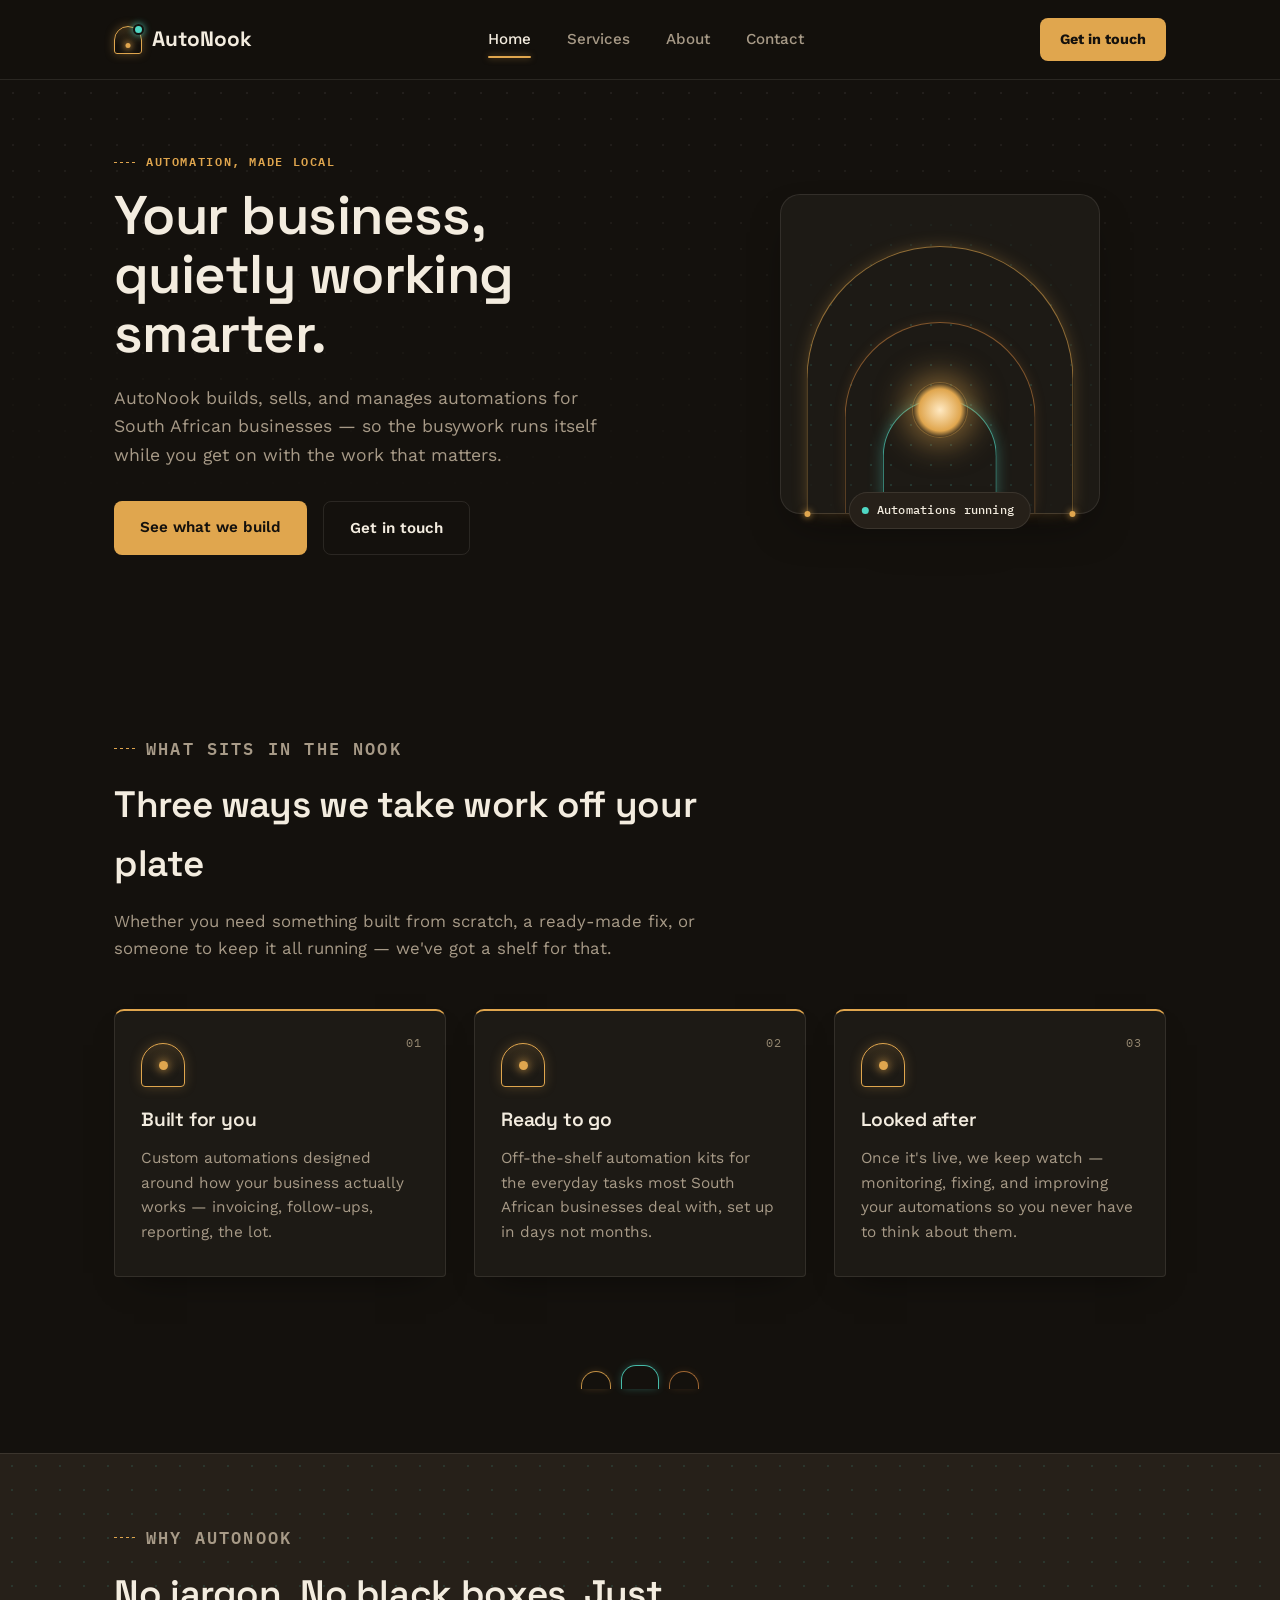
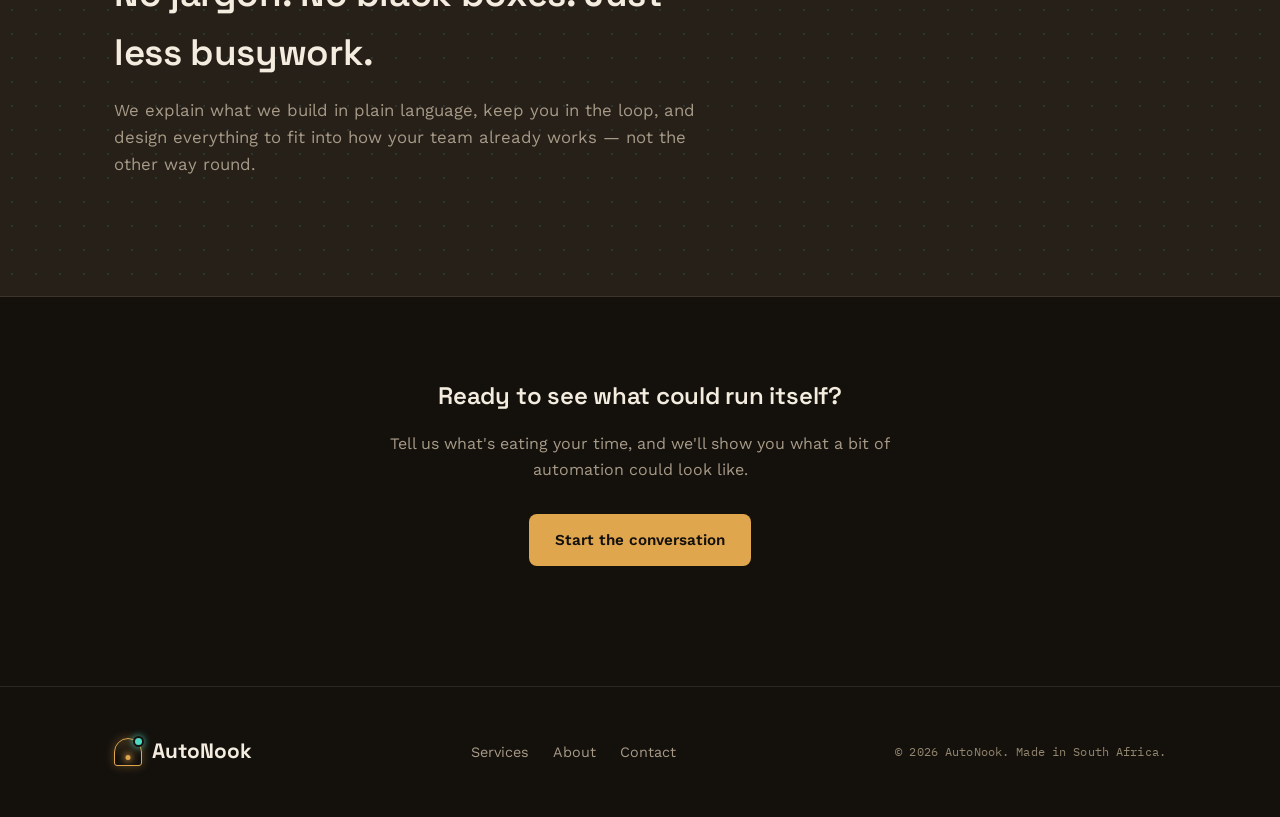
==== index.html @ 0dbcef4e "style change" ====
<!DOCTYPE html>
<html lang="en">
<head>
<meta charset="UTF-8">
<meta name="viewport" content="width=device-width, initial-scale=1.0">
<title>AutoNook — Automation, made local</title>
<meta name="description" content="AutoNook builds, sells, and manages automations for South African businesses.">
<link rel="stylesheet" href="styles.css">
</head>
<body>

<header>
  <nav class="nav">
    <a href="index.html" class="logo"><span class="logo-mark"></span>AutoNook</a>
    <div class="nav-links">
      <a href="index.html" class="active">Home</a>
      <a href="services.html">Services</a>
      <a href="about.html">About</a>
      <a href="contact.html">Contact</a>
    </div>
    <a href="contact.html" class="nav-cta">Get in touch</a>
    <button class="nav-toggle" aria-label="Toggle menu"><span></span><span></span><span></span></button>
  </nav>
</header>

<section class="hero">
  <div class="container hero-grid">
    <div>
      <p class="eyebrow">Automation, made local</p>
      <h1>Your business, quietly working smarter.</h1>
      <p class="lede">AutoNook builds, sells, and manages automations for South African businesses — so the busywork runs itself while you get on with the work that matters.</p>
      <div class="btn-row">
        <a href="services.html" class="btn btn-primary">See what we build</a>
        <a href="contact.html" class="btn btn-ghost">Get in touch</a>
      </div>
    </div>
    <div class="arch-stack">
      <div class="arch arch-1"></div>
      <div class="arch arch-2"></div>
      <div class="arch arch-3"></div>
      <div class="arch-glow"></div>
      <div class="status-float"><span class="dot"></span>Automations running</div>
    </div>
  </div>
</section>

<section>
  <div class="container">
    <div class="section-head">
      <p class="eyebrow">What sits in the nook</p>
      <h2>Three ways we take work off your plate</h2>
      <p>Whether you need something built from scratch, a ready-made fix, or someone to keep it all running — we've got a shelf for that.</p>
    </div>
    <div class="shelves">
      <div class="shelf corner-frame">
        <span class="shelf-index">01</span>
        <div class="mini-arch"><span></span></div>
        <h3>Built for you</h3>
        <p>Custom automations designed around how your business actually works — invoicing, follow-ups, reporting, the lot.</p>
      </div>
      <div class="shelf corner-frame">
        <span class="shelf-index">02</span>
        <div class="mini-arch"><span></span></div>
        <h3>Ready to go</h3>
        <p>Off-the-shelf automation kits for the everyday tasks most South African businesses deal with, set up in days not months.</p>
      </div>
      <div class="shelf corner-frame">
        <span class="shelf-index">03</span>
        <div class="mini-arch"><span></span></div>
        <h3>Looked after</h3>
        <p>Once it's live, we keep watch — monitoring, fixing, and improving your automations so you never have to think about them.</p>
      </div>
    </div>
  </div>
</section>

<div class="divider-arches"><span></span><span></span><span></span></div>

<section class="band">
  <div class="container">
    <div class="section-head">
      <p class="eyebrow">Why AutoNook</p>
      <h2>No jargon. No black boxes. Just less busywork.</h2>
      <p>We explain what we build in plain language, keep you in the loop, and design everything to fit into how your team already works — not the other way round.</p>
    </div>
  </div>
</section>

<section>
  <div class="container" style="text-align:center">
    <h2 style="margin-bottom:16px">Ready to see what could run itself?</h2>
    <p style="color:var(--ink-soft);max-width:50ch;margin:0 auto 32px">Tell us what's eating your time, and we'll show you what a bit of automation could look like.</p>
    <a href="contact.html" class="btn btn-primary">Start the conversation</a>
  </div>
</section>

<footer>
  <div class="container footer-row">
    <a href="index.html" class="logo"><span class="logo-mark"></span>AutoNook</a>
    <div class="footer-links">
      <a href="services.html">Services</a>
      <a href="about.html">About</a>
      <a href="contact.html">Contact</a>
    </div>
    <p class="footer-note">© 2026 AutoNook. Made in South Africa.</p>
  </div>
</footer>

<script src="script.js"></script>
</body>
</html>
---- styles.css ----
@import url('https://fonts.googleapis.com/css2?family=Space+Grotesk:wght@500;600;700&family=Work+Sans:wght@400;500;600;700&family=IBM+Plex+Mono:wght@400;500;600;700&display=swap');

:root{
  /* core workshop-at-night palette */
  --ink-black:#14110D;
  --panel:#1D1A15;
  --panel-raised:#262019;
  --warm-white:#F3ECDF;
  --muted:#A79A87;
  --amber:#E0A64E;
  --copper:#B9773A;
  --cyan-signal:#4FD8C4;
  --line:rgba(243,236,223,0.10);

  /* legacy names kept so existing markup / inline styles keep resolving sensibly */
  --ink:var(--warm-white);
  --ink-soft:var(--muted);
  --taupe:#93866F;
  --card:var(--panel);
  --parchment:var(--warm-white);
  --teal:var(--ink-black);
  --amber-deep:var(--copper);
  --amber-soft:rgba(224,166,78,0.14);
  --shadow:0 20px 44px -18px rgba(0,0,0,0.6);

  --display:'Space Grotesk',sans-serif;
  --mono:'IBM Plex Mono',ui-monospace,'Courier New',monospace;
}

*{box-sizing:border-box;margin:0;padding:0}

html{scroll-behavior:smooth}

body{
  font-family:'Work Sans',sans-serif;
  background:var(--ink-black);
  color:var(--ink);
  line-height:1.6;
  -webkit-font-smoothing:antialiased;
}

h1,h2,h3,.display{
  font-family:var(--display);
  font-weight:600;
  letter-spacing:-0.01em;
  color:var(--ink);
}

a{color:inherit;text-decoration:none}

img,svg{display:block;max-width:100%}

a:focus-visible,button:focus-visible,input:focus-visible,textarea:focus-visible{
  outline:2px solid var(--cyan-signal);
  outline-offset:2px;
}

.container{
  max-width:1100px;
  margin:0 auto;
  padding:0 24px;
}

.eyebrow{
  font-family:var(--mono);
  font-size:0.78rem;
  font-weight:600;
  text-transform:uppercase;
  letter-spacing:0.13em;
  color:var(--amber);
  margin-bottom:14px;
  display:flex;
  align-items:center;
  gap:10px;
}
.eyebrow::before{
  content:"";
  width:22px;height:1px;
  background:repeating-linear-gradient(90deg,var(--amber) 0 3px,transparent 3px 6px);
  display:inline-block;
}

/* Header / Nav */
header{
  position:sticky;
  top:0;
  z-index:50;
  background:rgba(20,17,13,0.86);
  backdrop-filter:blur(8px);
  border-bottom:1px solid var(--line);
}
.nav{
  display:flex;
  align-items:center;
  justify-content:space-between;
  padding:18px 24px;
  max-width:1100px;
  margin:0 auto;
}
.logo{
  display:flex;
  align-items:center;
  gap:10px;
  font-family:var(--display);
  font-weight:700;
  font-size:1.3rem;
  color:var(--ink);
}
.logo-mark{
  width:28px;height:28px;
  border-radius:14px 14px 3px 3px;
  border:1.5px solid var(--amber);
  background:linear-gradient(180deg,rgba(224,166,78,0.18),transparent 70%);
  position:relative;
  flex-shrink:0;
  box-shadow:0 0 10px rgba(224,166,78,0.35);
}
.logo-mark::after{
  content:"";
  position:absolute;
  left:50%;bottom:5px;
  transform:translateX(-50%);
  width:5px;height:5px;
  border-radius:50%;
  background:var(--amber);
  box-shadow:0 0 6px 2px rgba(224,166,78,0.6);
}
.logo-mark::before{
  content:"";
  position:absolute;
  top:-3px;right:-3px;
  width:7px;height:7px;
  border-radius:50%;
  background:var(--cyan-signal);
  border:2px solid var(--ink-black);
  box-shadow:0 0 6px 1px rgba(79,216,196,0.6);
  animation:status-ping 2.4s ease-in-out infinite;
  z-index:1;
}
.nav-links{
  display:flex;
  gap:36px;
  font-weight:500;
  font-size:0.95rem;
}
.nav-links a{
  position:relative;
  padding:4px 0;
  color:var(--ink-soft);
  transition:color 0.2s;
}
.nav-links a:hover,.nav-links a.active{color:var(--ink)}
.nav-links a.active::after{
  content:"";
  position:absolute;
  left:0;right:0;bottom:-2px;
  height:2px;
  background:var(--amber);
  border-radius:2px;
  box-shadow:0 0 6px rgba(224,166,78,0.5);
}
.nav-cta{
  padding:10px 20px;
  background:var(--amber);
  color:var(--ink-black)!important;
  border-radius:8px;
  font-weight:700;
  font-size:0.9rem;
  transition:background 0.2s, transform 0.2s, box-shadow 0.2s;
}
.nav-cta:hover{background:#EAB768;transform:translateY(-1px);box-shadow:0 0 0 3px rgba(79,216,196,0.25)}

.nav-toggle{
  display:none;
  flex-direction:column;
  gap:5px;
  background:none;
  border:none;
  cursor:pointer;
  padding:6px;
}
.nav-toggle span{
  width:22px;height:2px;
  background:var(--ink);
  border-radius:2px;
}

/* Arch motif — the signature element, reforged as a schematic/PCB object */
.arch-stack{
  position:relative;
  width:min(320px,70vw);
  height:min(320px,70vw);
  margin:0 auto;
  padding:28px;
  background:var(--panel);
  border:1px solid var(--line);
  border-radius:20px;
  box-shadow:var(--shadow);
  animation:rise-in 0.8s ease-out both;
}
.arch-stack::before{
  content:"";
  position:absolute;
  inset:0;
  border-radius:inherit;
  background-image:radial-gradient(rgba(79,216,196,0.16) 1px,transparent 1px);
  background-size:20px 20px;
  -webkit-mask-image:radial-gradient(circle at 50% 58%,black 45%,transparent 72%);
  mask-image:radial-gradient(circle at 50% 58%,black 45%,transparent 72%);
  z-index:0;
}
@keyframes rise-in{
  from{opacity:0;transform:translateY(10px) scale(0.97)}
  to{opacity:1;transform:none}
}
.arch{
  position:absolute;
  left:50%;
  bottom:0;
  transform:translateX(-50%);
  border-radius:50% 50% 0 0;
  border:1.5px solid;
  border-bottom:none;
  background:transparent;
  z-index:1;
}
.arch-1{
  width:84%;height:84%;
  border-color:rgba(224,166,78,0.6);
  box-shadow:0 0 18px -4px rgba(224,166,78,0.4);
}
.arch-1::before,.arch-1::after{
  content:"";
  position:absolute;
  bottom:-4px;
  width:6px;height:6px;
  border-radius:50%;
  background:var(--amber);
  box-shadow:0 0 6px 1px rgba(224,166,78,0.6);
}
.arch-1::before{left:-3px}
.arch-1::after{right:-3px}
.arch-2{
  width:60%;height:60%;
  border-color:rgba(185,119,58,0.65);
  box-shadow:0 0 14px -4px rgba(185,119,58,0.35);
}
.arch-3{
  width:36%;height:36%;
  border-color:rgba(79,216,196,0.7);
  box-shadow:0 0 16px -2px rgba(79,216,196,0.45);
}
.arch-glow{
  position:absolute;
  left:50%;bottom:24%;
  transform:translateX(-50%);
  width:17%;height:17%;
  border-radius:50%;
  background:radial-gradient(circle,#FFE9C2 0%,var(--amber) 55%,transparent 75%);
  box-shadow:0 0 30px 8px rgba(224,166,78,0.5),0 0 0 1px rgba(224,166,78,0.3);
  animation:pulse 3.5s ease-in-out infinite;
  z-index:2;
}
@keyframes pulse{
  0%,100%{transform:translateX(-50%) scale(1);opacity:1}
  50%{transform:translateX(-50%) scale(1.12);opacity:0.85}
}

.status-float{
  position:absolute;
  left:50%;bottom:-5%;
  transform:translateX(-50%);
  z-index:3;
  display:flex;
  align-items:center;
  gap:8px;
  white-space:nowrap;
  font-family:var(--mono);
  font-size:0.72rem;
  font-weight:500;
  letter-spacing:0.02em;
  color:var(--ink);
  background:var(--panel-raised);
  border:1px solid var(--line);
  padding:8px 16px 8px 12px;
  border-radius:999px;
  box-shadow:var(--shadow);
}
.status-float .dot{
  width:7px;height:7px;
  border-radius:50%;
  background:var(--cyan-signal);
  animation:status-ping 2s ease-in-out infinite;
}
@keyframes status-ping{
  0%,100%{box-shadow:0 0 0 0 rgba(79,216,196,0.45)}
  50%{box-shadow:0 0 0 5px rgba(79,216,196,0)}
}

.mini-arch{
  width:44px;height:44px;
  border-radius:22px 22px 4px 4px;
  border:1.5px solid var(--amber);
  background:linear-gradient(180deg,rgba(224,166,78,0.14),transparent 70%);
  display:flex;align-items:center;justify-content:center;
  margin-bottom:18px;
  flex-shrink:0;
  box-shadow:0 0 12px rgba(224,166,78,0.25);
}
.mini-arch span{
  width:9px;height:9px;
  border-radius:50%;
  background:var(--amber);
  box-shadow:0 0 8px 2px rgba(224,166,78,0.55);
}

/* Hero */
.hero{
  position:relative;
  padding:72px 0 100px;
  overflow:hidden;
}
.hero::before{
  content:"";
  position:absolute;
  inset:0;
  background-image:radial-gradient(var(--line) 1px,transparent 1px);
  background-size:26px 26px;
  -webkit-mask-image:linear-gradient(180deg,rgba(0,0,0,0.7),transparent 78%);
  mask-image:linear-gradient(180deg,rgba(0,0,0,0.7),transparent 78%);
  pointer-events:none;
}
.hero .container{position:relative}
.hero-grid{
  display:grid;
  grid-template-columns:1.1fr 0.9fr;
  gap:48px;
  align-items:center;
}
.hero h1{
  font-size:clamp(2.2rem,4.6vw,3.4rem);
  line-height:1.08;
  margin-bottom:22px;
}
.hero p.lede{
  font-size:1.1rem;
  color:var(--ink-soft);
  max-width:46ch;
  margin-bottom:32px;
}
.btn-row{display:flex;gap:16px;flex-wrap:wrap}
.btn{
  padding:14px 26px;
  border-radius:8px;
  font-weight:600;
  font-size:0.95rem;
  display:inline-block;
  transition:transform 0.2s, box-shadow 0.2s, background 0.2s, border-color 0.2s, color 0.2s;
}
.btn-primary{background:var(--amber);color:var(--ink-black)}
.btn-primary:hover{transform:translateY(-2px);box-shadow:0 0 0 3px rgba(79,216,196,0.25),0 14px 26px -12px rgba(224,166,78,0.45)}
.btn-ghost{border:1.5px solid var(--line);color:var(--ink)}
.btn-ghost:hover{border-color:var(--cyan-signal);color:var(--cyan-signal);box-shadow:0 0 14px -4px rgba(79,216,196,0.5)}

/* Sections */
section{padding:80px 0}
.section-head{max-width:60ch;margin-bottom:48px}
.section-head h2{font-size:clamp(1.7rem,3vw,2.3rem);margin-bottom:14px}
.section-head p{color:var(--ink-soft);font-size:1.05rem}

.shelves{
  display:grid;
  grid-template-columns:repeat(3,1fr);
  gap:28px;
}
.shelf{
  position:relative;
  background:var(--panel);
  border:1px solid var(--line);
  border-top:2px solid var(--amber);
  border-radius:10px 10px 4px 4px;
  padding:32px 26px;
  box-shadow:0 16px 34px -20px rgba(0,0,0,0.6);
  transition:transform 0.2s, box-shadow 0.2s;
}
.shelf:hover{transform:translateY(-3px);box-shadow:0 20px 40px -20px rgba(0,0,0,0.7)}
.shelf h3{font-size:1.2rem;margin-bottom:10px}
.shelf p{color:var(--ink-soft);font-size:0.96rem}
.shelf-index{
  position:absolute;
  top:22px;right:24px;
  font-family:var(--mono);
  font-size:0.75rem;
  color:var(--taupe);
  letter-spacing:0.04em;
}

.corner-frame::before,.corner-frame::after{
  content:"";
  position:absolute;
  width:14px;height:14px;
  border:1.5px solid var(--cyan-signal);
  opacity:0;
  transition:opacity 0.2s;
}
.corner-frame::before{top:8px;left:8px;border-right:none;border-bottom:none}
.corner-frame::after{bottom:8px;right:8px;border-left:none;border-top:none}
.corner-frame:hover::before,.corner-frame:hover::after{opacity:0.9}

.divider-arches{
  display:flex;
  justify-content:center;
  align-items:flex-end;
  gap:10px;
  margin:8px 0 64px;
  opacity:0.85;
}
.divider-arches span{
  display:block;
  width:30px;height:18px;
  border:1.5px solid var(--amber);
  border-bottom:none;
  border-radius:15px 15px 0 0;
  box-shadow:0 0 8px -2px rgba(224,166,78,0.4);
}
.divider-arches span:nth-child(2){
  width:38px;height:24px;
  border-color:var(--cyan-signal);
  box-shadow:0 0 10px -2px rgba(79,216,196,0.5);
}
.divider-arches span:nth-child(3){
  border-color:var(--copper);
  box-shadow:0 0 8px -2px rgba(185,119,58,0.35);
}

.band{
  position:relative;
  background:var(--panel-raised);
  color:var(--ink);
  padding:70px 0;
  overflow:hidden;
  border-top:1px solid var(--line);
  border-bottom:1px solid var(--line);
}
.band::before{
  content:"";
  position:absolute;
  inset:0;
  background-image:radial-gradient(rgba(79,216,196,0.12) 1px,transparent 1px);
  background-size:24px 24px;
  pointer-events:none;
}
.band .container{position:relative}
.band h2{color:var(--ink)}
.band p{color:var(--ink-soft)}

/* Cards for services page */
.service-card{
  position:relative;
  background:var(--panel);
  border:1px solid var(--line);
  border-top:2px solid var(--amber);
  border-radius:10px 10px 4px 4px;
  padding:40px;
  margin-bottom:28px;
  display:grid;
  grid-template-columns:auto 1fr;
  gap:28px;
  align-items:start;
  box-shadow:0 16px 34px -20px rgba(0,0,0,0.6);
  transition:transform 0.2s, box-shadow 0.2s;
}
.service-card:hover{transform:translateY(-3px);box-shadow:0 20px 40px -20px rgba(0,0,0,0.7)}
.service-card h3{font-size:1.4rem;margin-bottom:10px}
.service-card p{color:var(--ink-soft)}
.service-tag{
  display:inline-block;
  margin-top:14px;
  font-family:var(--mono);
  font-size:0.76rem;
  font-weight:600;
  letter-spacing:0.03em;
  color:var(--amber);
  background:var(--amber-soft);
  border:1px solid rgba(224,166,78,0.35);
  padding:5px 12px;
  border-radius:4px;
}

/* About page */
.value-row{
  display:grid;
  grid-template-columns:repeat(2,1fr);
  gap:24px;
  margin-top:40px;
}
.value-item{
  position:relative;
  padding:26px;
  border-left:3px solid var(--amber);
  background:var(--panel);
  border-radius:0 6px 6px 0;
}
.value-item:nth-child(2){border-left-color:var(--cyan-signal)}
.value-item:nth-child(3){border-left-color:var(--copper)}
.value-item h3{font-size:1.05rem;margin-bottom:8px}
.value-item p{color:var(--ink-soft);font-size:0.95rem}

/* Contact page */
.contact-grid{
  display:grid;
  grid-template-columns:1fr 1fr;
  gap:48px;
  align-items:start;
}
.contact-card{
  position:relative;
  background:var(--panel);
  border:1px solid var(--line);
  border-top:2px solid var(--amber);
  border-radius:4px 10px 10px 4px;
  padding:24px;
  margin-bottom:16px;
  display:flex;
  gap:16px;
  align-items:flex-start;
}
.contact-card h3{font-size:1rem;margin-bottom:4px}
.contact-card p{color:var(--ink-soft);font-size:0.92rem}

form{background:var(--panel);border:1px solid var(--line);border-radius:14px;padding:32px}
.field{margin-bottom:20px}
label{
  display:block;
  font-family:var(--mono);
  font-size:0.76rem;
  font-weight:600;
  letter-spacing:0.05em;
  text-transform:uppercase;
  margin-bottom:8px;
  color:var(--ink-soft);
}
input,textarea{
  width:100%;
  padding:13px 16px;
  border-radius:6px;
  border:1px solid var(--line);
  background:var(--ink-black);
  font-family:'Work Sans',sans-serif;
  font-size:0.95rem;
  color:var(--ink);
  transition:border-color 0.2s;
}
input:focus,textarea:focus{outline:2px solid var(--cyan-signal);outline-offset:1px;border-color:var(--cyan-signal)}
textarea{resize:vertical;min-height:120px}
button.btn{border:none;cursor:pointer;font-family:inherit}

/* Footer */
footer{
  border-top:1px solid var(--line);
  padding:48px 0;
  margin-top:40px;
}
.footer-row{
  display:flex;
  justify-content:space-between;
  align-items:center;
  flex-wrap:wrap;
  gap:20px;
}
.footer-links{display:flex;gap:24px;font-size:0.9rem;color:var(--ink-soft)}
.footer-links a:hover{color:var(--amber)}
.footer-note{font-family:var(--mono);font-size:0.78rem;color:var(--taupe);letter-spacing:0.01em}

@media (max-width:860px){
  .nav-links,.nav-cta{display:none}
  .nav-toggle{display:flex}
  .nav-links.open{
    display:flex;
    flex-direction:column;
    position:absolute;
    top:100%;left:0;right:0;
    background:var(--panel);
    padding:20px 24px;
    border-bottom:1px solid var(--line);
    gap:18px;
  }
  .nav-cta.open{display:inline-block}
  .hero-grid{grid-template-columns:1fr;text-align:center}
  .hero p.lede{margin-left:auto;margin-right:auto}
  .btn-row{justify-content:center}
  .shelves{grid-template-columns:1fr}
  .value-row{grid-template-columns:1fr}
  .contact-grid{grid-template-columns:1fr}
  .service-card{grid-template-columns:1fr}
  .footer-row{flex-direction:column;text-align:center}
}

@media (prefers-reduced-motion: reduce){
  *,*::before,*::after{
    animation-duration:0.001ms !important;
    animation-iteration-count:1 !important;
    transition-duration:0.001ms !important;
    scroll-behavior:auto !important;
  }
}
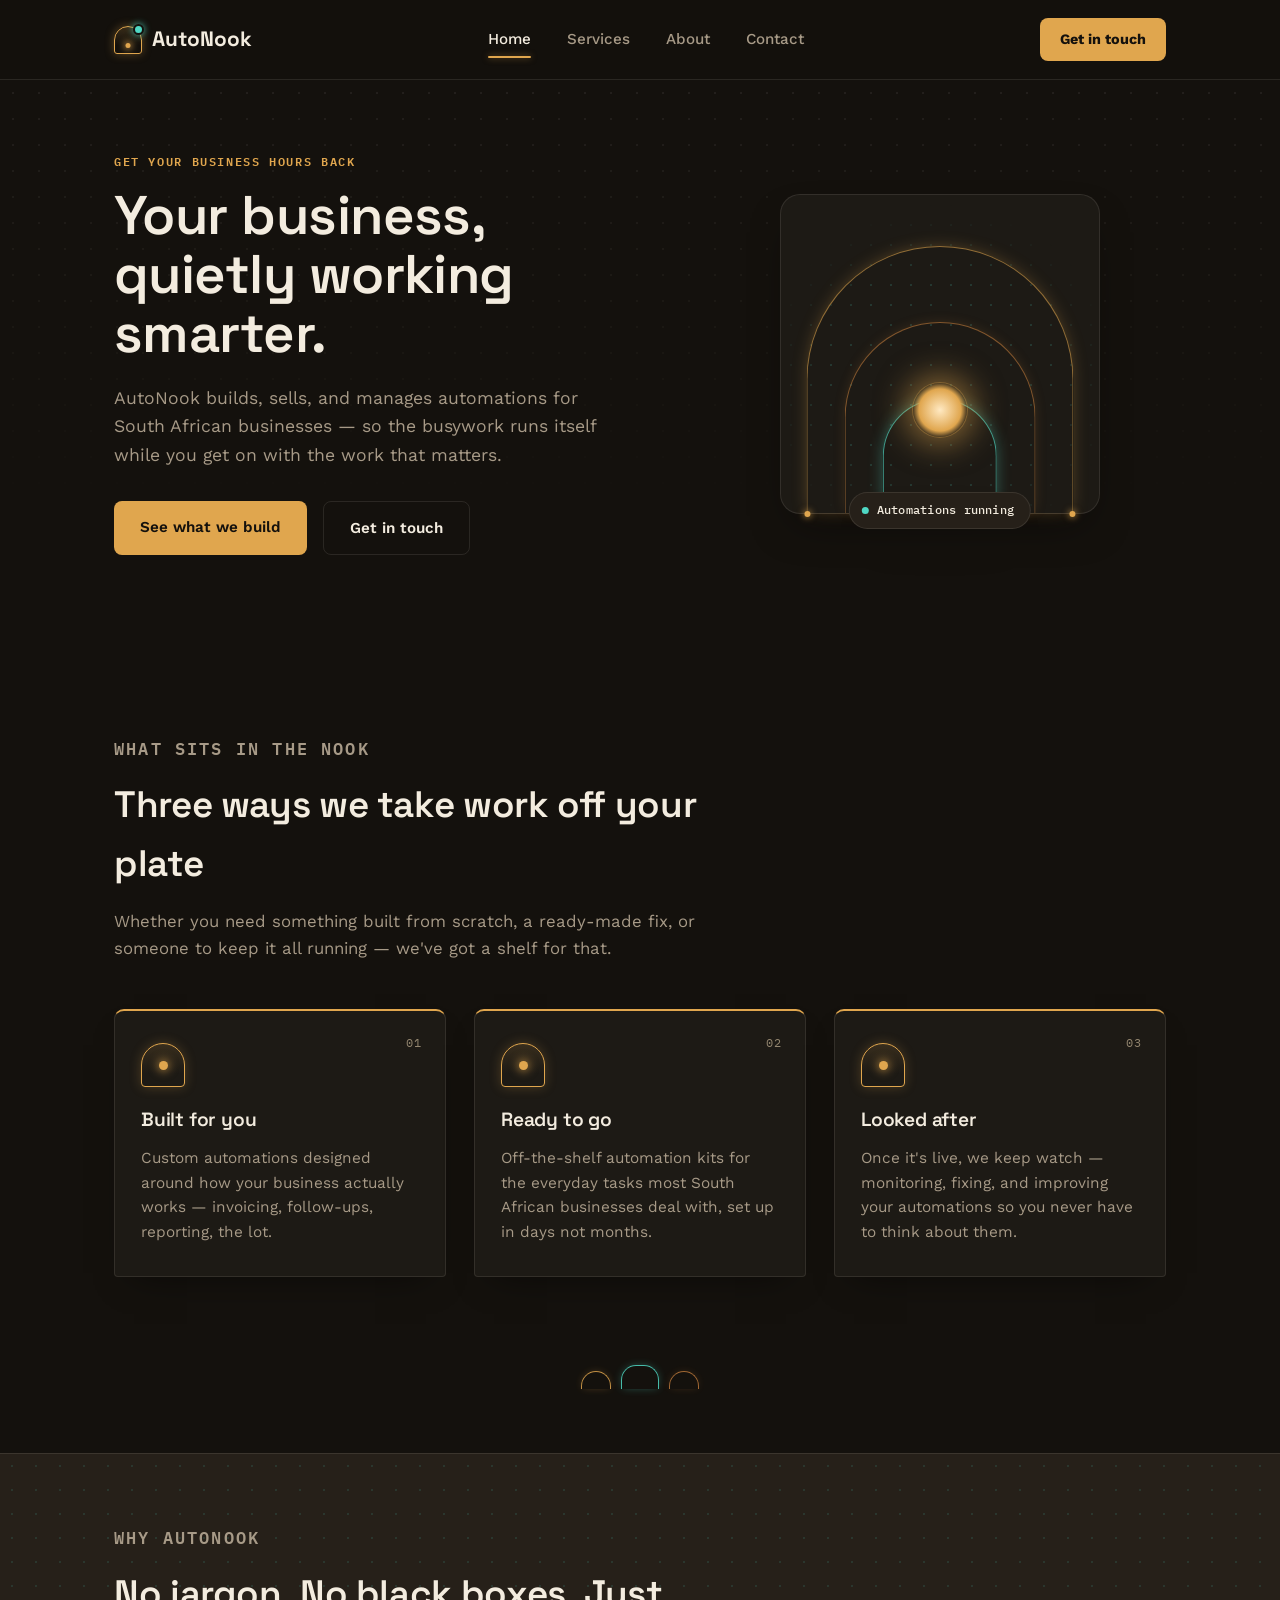
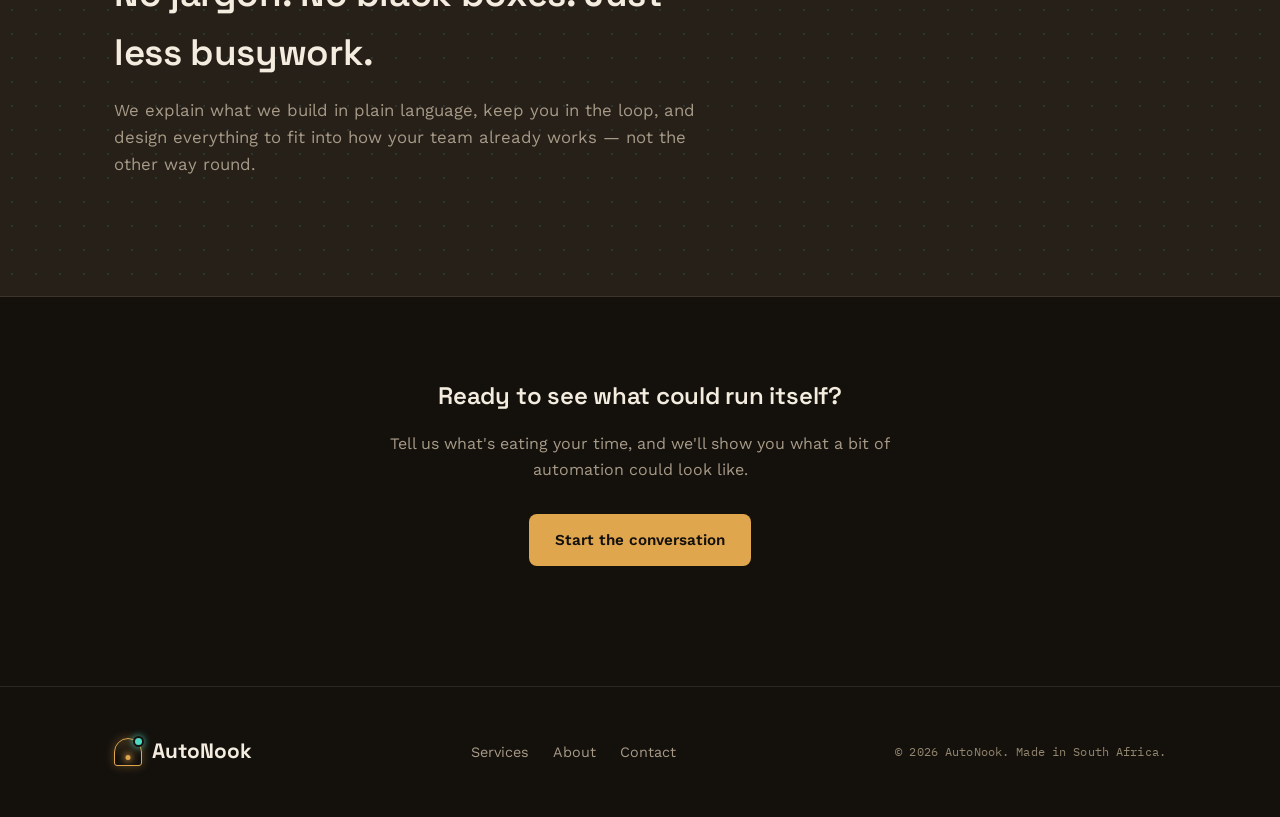
==== commit 82b6c529: "update" ====
--- a/index.html
+++ b/index.html
@@ -3,22 +3,61 @@
 <head>
 <meta charset="UTF-8">
 <meta name="viewport" content="width=device-width, initial-scale=1.0">
-<title>AutoNook — Automation, made local</title>
+<title>AutoNook — Get your business hours back</title>
 <meta name="description" content="AutoNook builds, sells, and manages automations for South African businesses.">
+<link rel="canonical" href="https://autonook.co.za/">
+<meta name="theme-color" content="#14110D">
+<link rel="icon" href="favicon.ico" sizes="any">
+<link rel="icon" href="favicon.svg" type="image/svg+xml">
+<link rel="icon" href="favicon-32.png" sizes="32x32" type="image/png">
+<link rel="apple-touch-icon" href="apple-touch-icon.png">
+<link rel="manifest" href="site.webmanifest">
+
+<link rel="preconnect" href="https://fonts.googleapis.com">
+<link rel="preconnect" href="https://fonts.gstatic.com" crossorigin>
+<link rel="stylesheet" href="https://fonts.googleapis.com/css2?family=Space+Grotesk:wght@500;600;700&family=Work+Sans:wght@400;500;600;700&family=IBM+Plex+Mono:wght@400;500;600;700&display=swap">
+
+<meta property="og:type" content="website">
+<meta property="og:site_name" content="AutoNook">
+<meta property="og:title" content="AutoNook — Get your business hours back">
+<meta property="og:description" content="AutoNook builds, sells, and manages automations for South African businesses.">
+<meta property="og:url" content="https://autonook.co.za/">
+<meta property="og:image" content="https://autonook.co.za/og-image.png">
+<meta property="og:image:width" content="1200">
+<meta property="og:image:height" content="630">
+<meta property="og:locale" content="en_ZA">
+<meta name="twitter:card" content="summary_large_image">
+<meta name="twitter:title" content="AutoNook — Get your business hours back">
+<meta name="twitter:description" content="AutoNook builds, sells, and manages automations for South African businesses.">
+<meta name="twitter:image" content="https://autonook.co.za/og-image.png">
+
+<script type="application/ld+json">
+{
+  "@context": "https://schema.org",
+  "@type": "Organization",
+  "name": "AutoNook",
+  "url": "https://autonook.co.za/",
+  "logo": "https://autonook.co.za/apple-touch-icon.png",
+  "image": "https://autonook.co.za/og-image.png",
+  "description": "AutoNook builds, sells, and manages automations for South African businesses.",
+  "areaServed": "South Africa"
+}
+</script>
+
 <link rel="stylesheet" href="styles.css">
 </head>
 <body>
 
 <header>
   <nav class="nav">
-    <a href="index.html" class="logo"><span class="logo-mark"></span>AutoNook</a>
+    <a href="/" class="logo"><span class="logo-mark"></span>AutoNook</a>
     <div class="nav-links">
-      <a href="index.html" class="active">Home</a>
-      <a href="services.html">Services</a>
-      <a href="about.html">About</a>
-      <a href="contact.html">Contact</a>
+      <a href="/" class="active">Home</a>
+      <a href="/services">Services</a>
+      <a href="/about">About</a>
+      <a href="/contact">Contact</a>
     </div>
-    <a href="contact.html" class="nav-cta">Get in touch</a>
+    <a href="/contact" class="nav-cta">Get in touch</a>
     <button class="nav-toggle" aria-label="Toggle menu"><span></span><span></span><span></span></button>
   </nav>
 </header>
@@ -26,12 +65,12 @@
 <section class="hero">
   <div class="container hero-grid">
     <div>
-      <p class="eyebrow">Automation, made local</p>
+      <p class="eyebrow">Get your business hours back</p>
       <h1>Your business, quietly working smarter.</h1>
       <p class="lede">AutoNook builds, sells, and manages automations for South African businesses — so the busywork runs itself while you get on with the work that matters.</p>
       <div class="btn-row">
-        <a href="services.html" class="btn btn-primary">See what we build</a>
-        <a href="contact.html" class="btn btn-ghost">Get in touch</a>
+        <a href="/services" class="btn btn-primary">See what we build</a>
+        <a href="/contact" class="btn btn-ghost">Get in touch</a>
       </div>
     </div>
     <div class="arch-stack">
@@ -52,24 +91,24 @@
       <p>Whether you need something built from scratch, a ready-made fix, or someone to keep it all running — we've got a shelf for that.</p>
     </div>
     <div class="shelves">
-      <div class="shelf corner-frame">
+      <a class="shelf corner-frame" href="/custom">
         <span class="shelf-index">01</span>
         <div class="mini-arch"><span></span></div>
         <h3>Built for you</h3>
         <p>Custom automations designed around how your business actually works — invoicing, follow-ups, reporting, the lot.</p>
-      </div>
-      <div class="shelf corner-frame">
+      </a>
+      <a class="shelf corner-frame" href="/premade">
         <span class="shelf-index">02</span>
         <div class="mini-arch"><span></span></div>
         <h3>Ready to go</h3>
         <p>Off-the-shelf automation kits for the everyday tasks most South African businesses deal with, set up in days not months.</p>
-      </div>
-      <div class="shelf corner-frame">
+      </a>
+      <a class="shelf corner-frame" href="/managed">
         <span class="shelf-index">03</span>
         <div class="mini-arch"><span></span></div>
         <h3>Looked after</h3>
         <p>Once it's live, we keep watch — monitoring, fixing, and improving your automations so you never have to think about them.</p>
-      </div>
+      </a>
     </div>
   </div>
 </section>
@@ -90,17 +129,17 @@
   <div class="container" style="text-align:center">
     <h2 style="margin-bottom:16px">Ready to see what could run itself?</h2>
     <p style="color:var(--ink-soft);max-width:50ch;margin:0 auto 32px">Tell us what's eating your time, and we'll show you what a bit of automation could look like.</p>
-    <a href="contact.html" class="btn btn-primary">Start the conversation</a>
+    <a href="/contact" class="btn btn-primary">Start the conversation</a>
   </div>
 </section>
 
 <footer>
   <div class="container footer-row">
-    <a href="index.html" class="logo"><span class="logo-mark"></span>AutoNook</a>
+    <a href="/" class="logo"><span class="logo-mark"></span>AutoNook</a>
     <div class="footer-links">
-      <a href="services.html">Services</a>
-      <a href="about.html">About</a>
-      <a href="contact.html">Contact</a>
+      <a href="/services">Services</a>
+      <a href="/about">About</a>
+      <a href="/contact">Contact</a>
     </div>
     <p class="footer-note">© 2026 AutoNook. Made in South Africa.</p>
   </div>
--- a/styles.css
+++ b/styles.css
@@ -1,5 +1,3 @@
-@import url('https://fonts.googleapis.com/css2?family=Space+Grotesk:wght@500;600;700&family=Work+Sans:wght@400;500;600;700&family=IBM+Plex+Mono:wght@400;500;600;700&display=swap');
-
 :root{
   /* core workshop-at-night palette */
   --ink-black:#14110D;
@@ -61,6 +59,18 @@
   padding:0 24px;
 }
 
+.back-link{
+  display:inline-flex;
+  align-items:center;
+  gap:6px;
+  font-family:var(--mono);
+  font-size:0.8rem;
+  color:var(--ink-soft);
+  margin-bottom:18px;
+  transition:color 0.2s;
+}
+.back-link:hover{color:var(--cyan-signal)}
+
 .eyebrow{
   font-family:var(--mono);
   font-size:0.78rem;
@@ -69,15 +79,6 @@
   letter-spacing:0.13em;
   color:var(--amber);
   margin-bottom:14px;
-  display:flex;
-  align-items:center;
-  gap:10px;
-}
-.eyebrow::before{
-  content:"";
-  width:22px;height:1px;
-  background:repeating-linear-gradient(90deg,var(--amber) 0 3px,transparent 3px 6px);
-  display:inline-block;
 }
 
 /* Header / Nav */
@@ -525,8 +526,10 @@
   gap:16px;
   align-items:flex-start;
 }
-.contact-card h3{font-size:1rem;margin-bottom:4px}
+.contact-card h2{font-size:1rem;font-weight:600;margin-bottom:4px}
 .contact-card p{color:var(--ink-soft);font-size:0.92rem}
+.contact-card p a{color:var(--ink-soft);text-decoration:underline;text-underline-offset:3px;transition:color 0.2s}
+.contact-card p a:hover{color:var(--cyan-signal)}
 
 form{background:var(--panel);border:1px solid var(--line);border-radius:14px;padding:32px}
 .field{margin-bottom:20px}
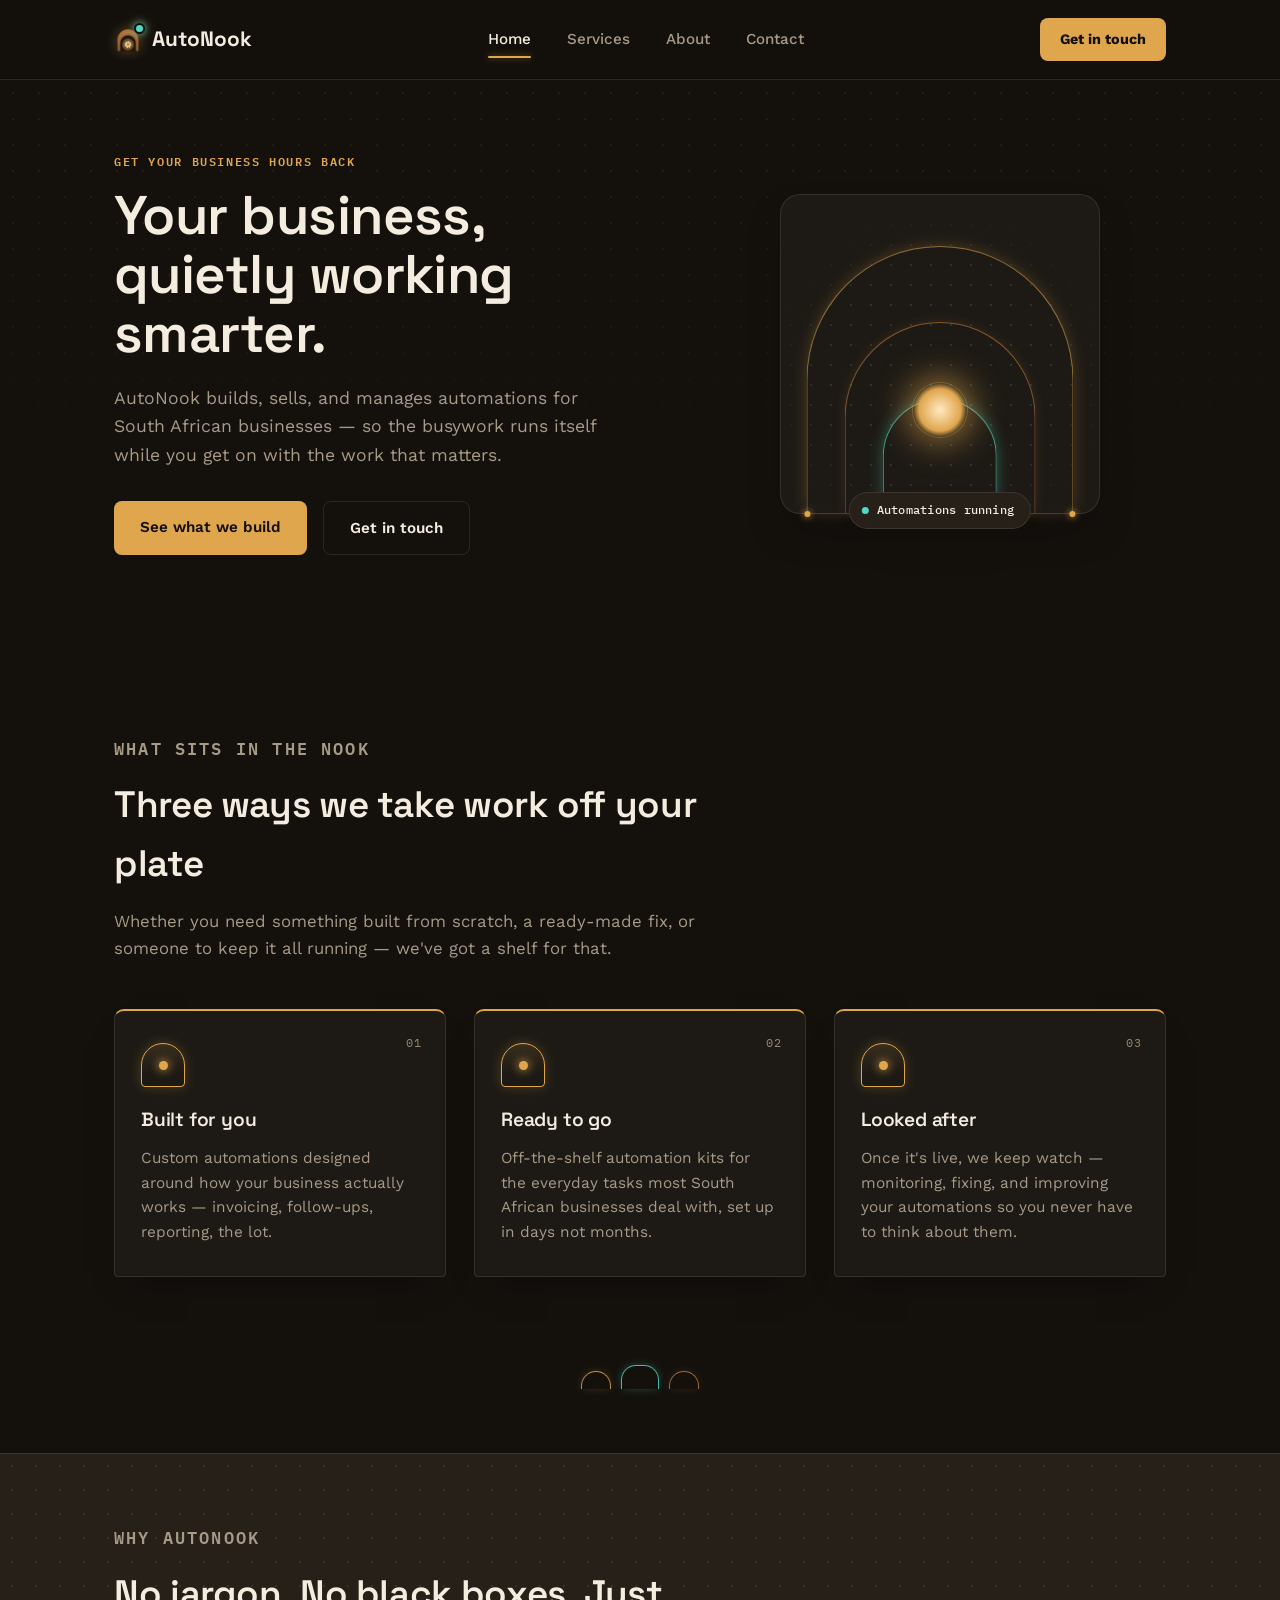
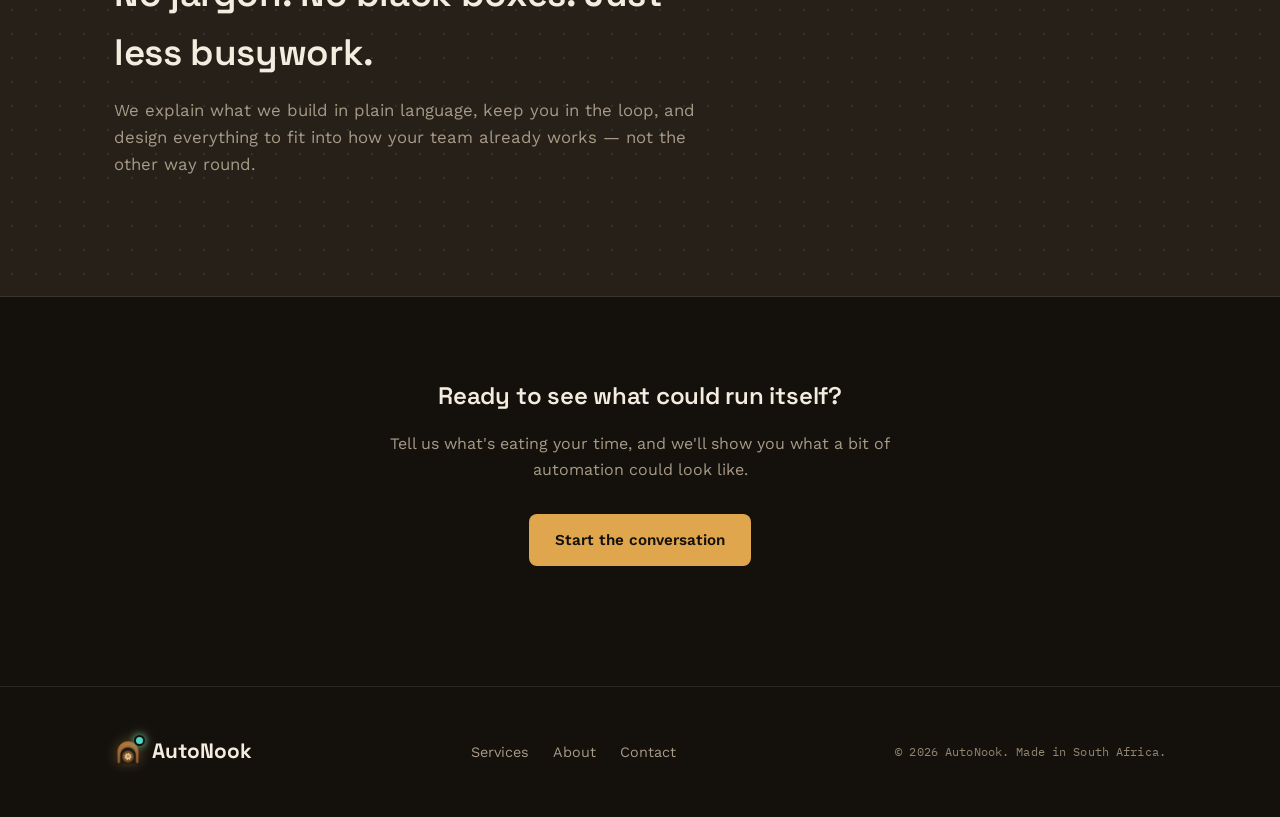
==== commit a894c142: "Replace generated logo with real brand artwork Swap the CSS-drawn arch mark for the designed icon ac" ====
--- a/index.html
+++ b/index.html
@@ -8,7 +8,6 @@
 <link rel="canonical" href="https://autonook.co.za/">
 <meta name="theme-color" content="#14110D">
 <link rel="icon" href="favicon.ico" sizes="any">
-<link rel="icon" href="favicon.svg" type="image/svg+xml">
 <link rel="icon" href="favicon-32.png" sizes="32x32" type="image/png">
 <link rel="apple-touch-icon" href="apple-touch-icon.png">
 <link rel="manifest" href="site.webmanifest">
@@ -50,7 +49,7 @@
 
 <header>
   <nav class="nav">
-    <a href="/" class="logo"><span class="logo-mark"></span>AutoNook</a>
+    <a href="/" class="logo"><span class="logo-mark"><img src="logo-icon.png" alt="AutoNook" width="28" height="28"></span>AutoNook</a>
     <div class="nav-links">
       <a href="/" class="active">Home</a>
       <a href="/services">Services</a>
@@ -135,7 +134,7 @@
 
 <footer>
   <div class="container footer-row">
-    <a href="/" class="logo"><span class="logo-mark"></span>AutoNook</a>
+    <a href="/" class="logo"><span class="logo-mark"><img src="logo-icon.png" alt="AutoNook" width="28" height="28"></span>AutoNook</a>
     <div class="footer-links">
       <a href="/services">Services</a>
       <a href="/about">About</a>
--- a/styles.css
+++ b/styles.css
@@ -109,22 +109,14 @@
 }
 .logo-mark{
   width:28px;height:28px;
-  border-radius:14px 14px 3px 3px;
-  border:1.5px solid var(--amber);
-  background:linear-gradient(180deg,rgba(224,166,78,0.18),transparent 70%);
   position:relative;
   flex-shrink:0;
-  box-shadow:0 0 10px rgba(224,166,78,0.35);
-}
-.logo-mark::after{
-  content:"";
-  position:absolute;
-  left:50%;bottom:5px;
-  transform:translateX(-50%);
-  width:5px;height:5px;
-  border-radius:50%;
-  background:var(--amber);
-  box-shadow:0 0 6px 2px rgba(224,166,78,0.6);
+  filter:drop-shadow(0 0 6px rgba(224,166,78,0.35));
+}
+.logo-mark img{
+  width:100%;
+  height:100%;
+  display:block;
 }
 .logo-mark::before{
   content:"";
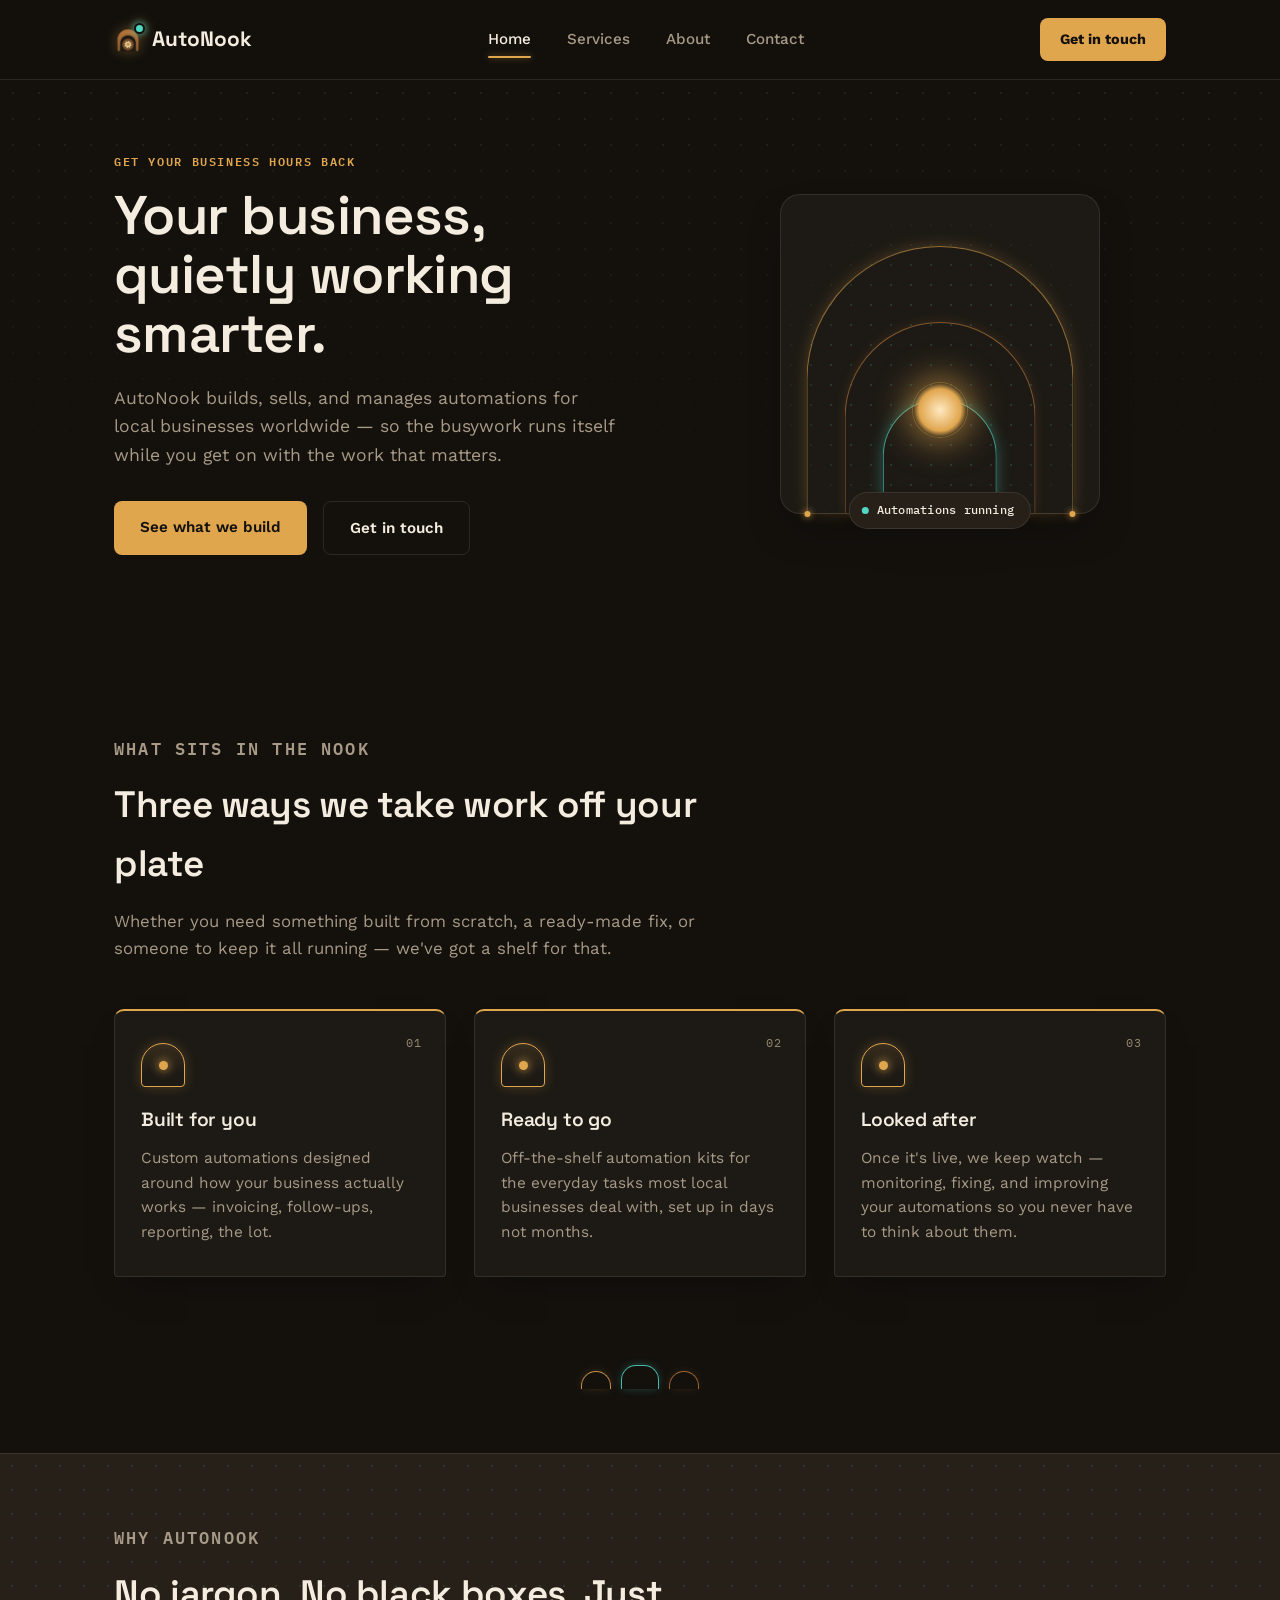
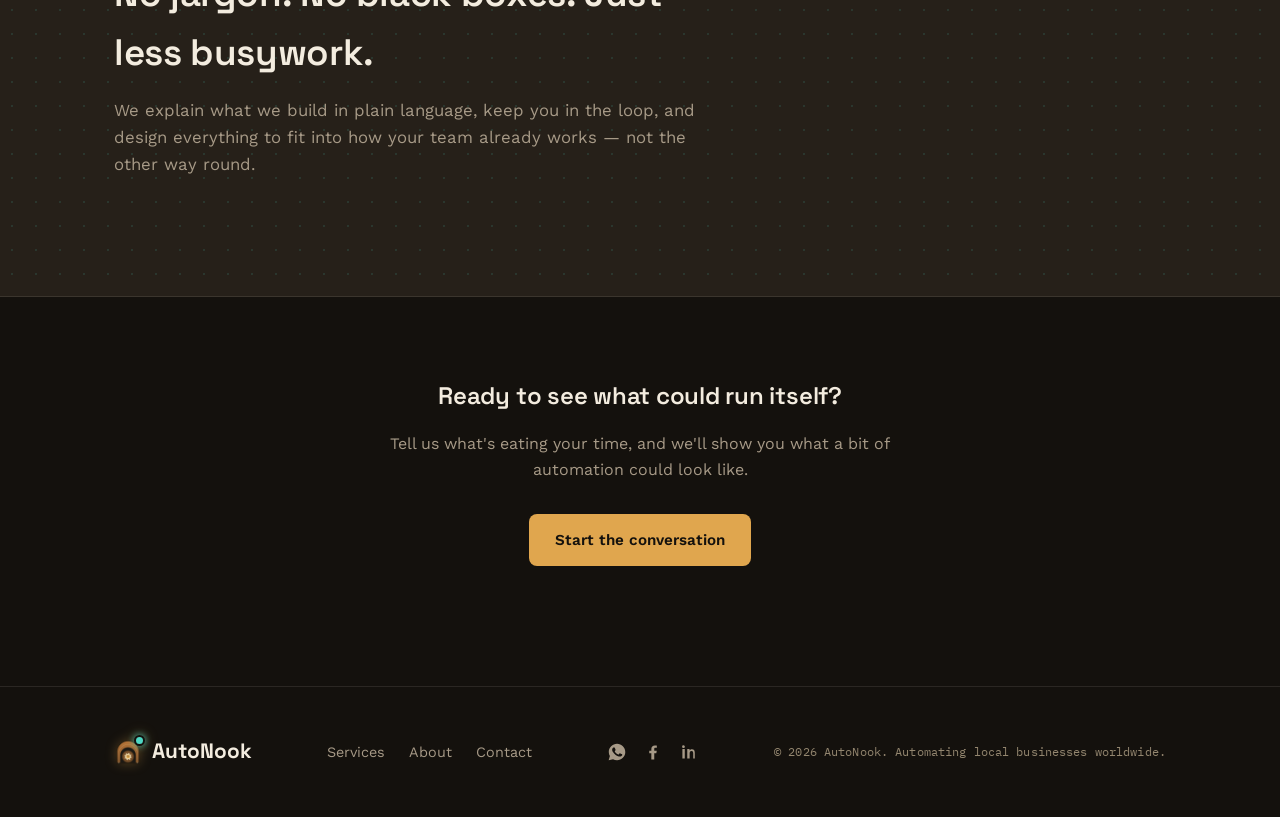
==== commit 7082f493: "Add real WhatsApp/Facebook/LinkedIn links and drop South Africa-only framing Swap the placeholder Wh" ====
--- a/index.html
+++ b/index.html
@@ -4,7 +4,7 @@
 <meta charset="UTF-8">
 <meta name="viewport" content="width=device-width, initial-scale=1.0">
 <title>AutoNook — Get your business hours back</title>
-<meta name="description" content="AutoNook builds, sells, and manages automations for South African businesses.">
+<meta name="description" content="AutoNook builds, sells, and manages automations for local businesses worldwide.">
 <link rel="canonical" href="https://autonook.co.za/">
 <meta name="theme-color" content="#14110D">
 <link rel="icon" href="favicon.ico" sizes="any">
@@ -19,15 +19,15 @@
 <meta property="og:type" content="website">
 <meta property="og:site_name" content="AutoNook">
 <meta property="og:title" content="AutoNook — Get your business hours back">
-<meta property="og:description" content="AutoNook builds, sells, and manages automations for South African businesses.">
+<meta property="og:description" content="AutoNook builds, sells, and manages automations for local businesses worldwide.">
 <meta property="og:url" content="https://autonook.co.za/">
 <meta property="og:image" content="https://autonook.co.za/og-image.png">
 <meta property="og:image:width" content="1200">
 <meta property="og:image:height" content="630">
-<meta property="og:locale" content="en_ZA">
+<meta property="og:locale" content="en_US">
 <meta name="twitter:card" content="summary_large_image">
 <meta name="twitter:title" content="AutoNook — Get your business hours back">
-<meta name="twitter:description" content="AutoNook builds, sells, and manages automations for South African businesses.">
+<meta name="twitter:description" content="AutoNook builds, sells, and manages automations for local businesses worldwide.">
 <meta name="twitter:image" content="https://autonook.co.za/og-image.png">
 
 <script type="application/ld+json">
@@ -38,8 +38,8 @@
   "url": "https://autonook.co.za/",
   "logo": "https://autonook.co.za/apple-touch-icon.png",
   "image": "https://autonook.co.za/og-image.png",
-  "description": "AutoNook builds, sells, and manages automations for South African businesses.",
-  "areaServed": "South Africa"
+  "description": "AutoNook builds, sells, and manages automations for local businesses worldwide.",
+  "areaServed": "Worldwide"
 }
 </script>
 
@@ -66,7 +66,7 @@
     <div>
       <p class="eyebrow">Get your business hours back</p>
       <h1>Your business, quietly working smarter.</h1>
-      <p class="lede">AutoNook builds, sells, and manages automations for South African businesses — so the busywork runs itself while you get on with the work that matters.</p>
+      <p class="lede">AutoNook builds, sells, and manages automations for local businesses worldwide — so the busywork runs itself while you get on with the work that matters.</p>
       <div class="btn-row">
         <a href="/services" class="btn btn-primary">See what we build</a>
         <a href="/contact" class="btn btn-ghost">Get in touch</a>
@@ -96,11 +96,11 @@
         <h3>Built for you</h3>
         <p>Custom automations designed around how your business actually works — invoicing, follow-ups, reporting, the lot.</p>
       </a>
-      <a class="shelf corner-frame" href="/premade">
+      <a class="shelf corner-frame" href="/ready-made-kits">
         <span class="shelf-index">02</span>
         <div class="mini-arch"><span></span></div>
         <h3>Ready to go</h3>
-        <p>Off-the-shelf automation kits for the everyday tasks most South African businesses deal with, set up in days not months.</p>
+        <p>Off-the-shelf automation kits for the everyday tasks most local businesses deal with, set up in days not months.</p>
       </a>
       <a class="shelf corner-frame" href="/managed">
         <span class="shelf-index">03</span>
@@ -140,7 +140,12 @@
       <a href="/about">About</a>
       <a href="/contact">Contact</a>
     </div>
-    <p class="footer-note">© 2026 AutoNook. Made in South Africa.</p>
+    <div class="footer-social">
+      <a href="https://wa.me/27660152471?text=Hi%20AutoNook%2C%20I%27d%20like%20to%20chat%20about%20automating%20something%20in%20my%20business." target="_blank" rel="noopener" aria-label="Chat on WhatsApp"><svg viewBox="0 0 24 24" width="20" height="20" fill="currentColor" aria-hidden="true"><path d="M12.04 2C6.58 2 2.13 6.45 2.13 11.91c0 1.75.46 3.45 1.32 4.95L2 22l5.25-1.38a9.9 9.9 0 0 0 4.79 1.22h.01c5.46 0 9.9-4.45 9.9-9.91C21.95 6.45 17.5 2 12.04 2Zm5.8 14.07c-.24.68-1.42 1.33-1.96 1.4-.5.07-1.14.1-1.84-.12-.42-.13-.96-.31-1.66-.6-2.92-1.26-4.83-4.19-4.98-4.39-.15-.2-1.2-1.6-1.2-3.05 0-1.45.76-2.16 1.03-2.46.27-.3.6-.37.8-.37.2 0 .4 0 .58.01.19.01.44-.07.68.53.25.6.85 2.08.92 2.23.07.15.12.33.02.53-.1.2-.15.32-.3.5-.15.18-.31.4-.44.53-.15.15-.3.31-.13.61.17.3.76 1.27 1.63 2.06 1.12 1.02 2.06 1.34 2.37 1.49.3.15.48.13.66-.08.18-.2.76-.9.96-1.2.2-.3.4-.25.68-.15.27.1 1.75.83 2.05.98.3.15.5.23.57.35.08.13.08.72-.16 1.4Z"/></svg></a>
+      <a href="https://www.facebook.com/AutoNookza/" target="_blank" rel="noopener" aria-label="AutoNook on Facebook"><svg viewBox="0 0 24 24" width="20" height="20" fill="currentColor" aria-hidden="true"><path d="M13.5 21v-7.5h2.5l.5-3h-3V8.5c0-.87.24-1.46 1.49-1.46H16.6V4.35C16.3 4.31 15.3 4.22 14.13 4.22c-2.44 0-4.11 1.49-4.11 4.22V10.5H7.5v3H10V21h3.5Z"/></svg></a>
+      <a href="https://www.linkedin.com/company/autonook-automations/" target="_blank" rel="noopener" aria-label="AutoNook on LinkedIn"><svg viewBox="0 0 24 24" width="20" height="20" fill="currentColor" aria-hidden="true"><path d="M6.94 8.5H4.06V19.94h2.88V8.5ZM5.5 4a1.67 1.67 0 1 0 0 3.33A1.67 1.67 0 0 0 5.5 4ZM19.94 19.94h-2.87v-5.98c0-1.43-.03-3.26-1.99-3.26-1.99 0-2.3 1.55-2.3 3.16v6.08H9.91V8.5h2.76v1.56h.04c.38-.73 1.32-1.5 2.72-1.5 2.91 0 3.51 1.91 3.51 4.4v6.98Z"/></svg></a>
+    </div>
+    <p class="footer-note">© 2026 AutoNook. Automating local businesses worldwide.</p>
   </div>
 </footer>
 
--- a/styles.css
+++ b/styles.css
@@ -388,6 +388,37 @@
   letter-spacing:0.04em;
 }
 
+.kit-gallery{
+  display:grid;
+  grid-template-columns:repeat(3,1fr);
+  gap:28px;
+}
+.kit-card{
+  position:relative;
+  background:var(--panel);
+  border:1px solid var(--line);
+  border-radius:10px;
+  overflow:hidden;
+  box-shadow:0 16px 34px -20px rgba(0,0,0,0.6);
+  transition:transform 0.2s, box-shadow 0.2s;
+}
+.kit-card:hover{transform:translateY(-3px);box-shadow:0 20px 40px -20px rgba(0,0,0,0.7)}
+.kit-photo{
+  aspect-ratio:4/3;
+  overflow:hidden;
+  border-bottom:2px solid var(--amber);
+}
+.kit-photo img{
+  width:100%;
+  height:100%;
+  object-fit:cover;
+  transition:transform 0.3s;
+}
+.kit-card:hover .kit-photo img{transform:scale(1.04)}
+.kit-card-body{padding:22px 24px 26px}
+.kit-card-body h3{font-size:1.08rem;margin-bottom:8px}
+.kit-card-body p{color:var(--ink-soft);font-size:0.92rem}
+
 .corner-frame::before,.corner-frame::after{
   content:"";
   position:absolute;
@@ -565,6 +596,9 @@
 }
 .footer-links{display:flex;gap:24px;font-size:0.9rem;color:var(--ink-soft)}
 .footer-links a:hover{color:var(--amber)}
+.footer-social{display:flex;align-items:center;gap:16px}
+.footer-social a{color:var(--ink-soft);display:flex;transition:color 0.2s}
+.footer-social a:hover{color:var(--amber)}
 .footer-note{font-family:var(--mono);font-size:0.78rem;color:var(--taupe);letter-spacing:0.01em}
 
 @media (max-width:860px){
@@ -585,6 +619,7 @@
   .hero p.lede{margin-left:auto;margin-right:auto}
   .btn-row{justify-content:center}
   .shelves{grid-template-columns:1fr}
+  .kit-gallery{grid-template-columns:1fr}
   .value-row{grid-template-columns:1fr}
   .contact-grid{grid-template-columns:1fr}
   .service-card{grid-template-columns:1fr}
